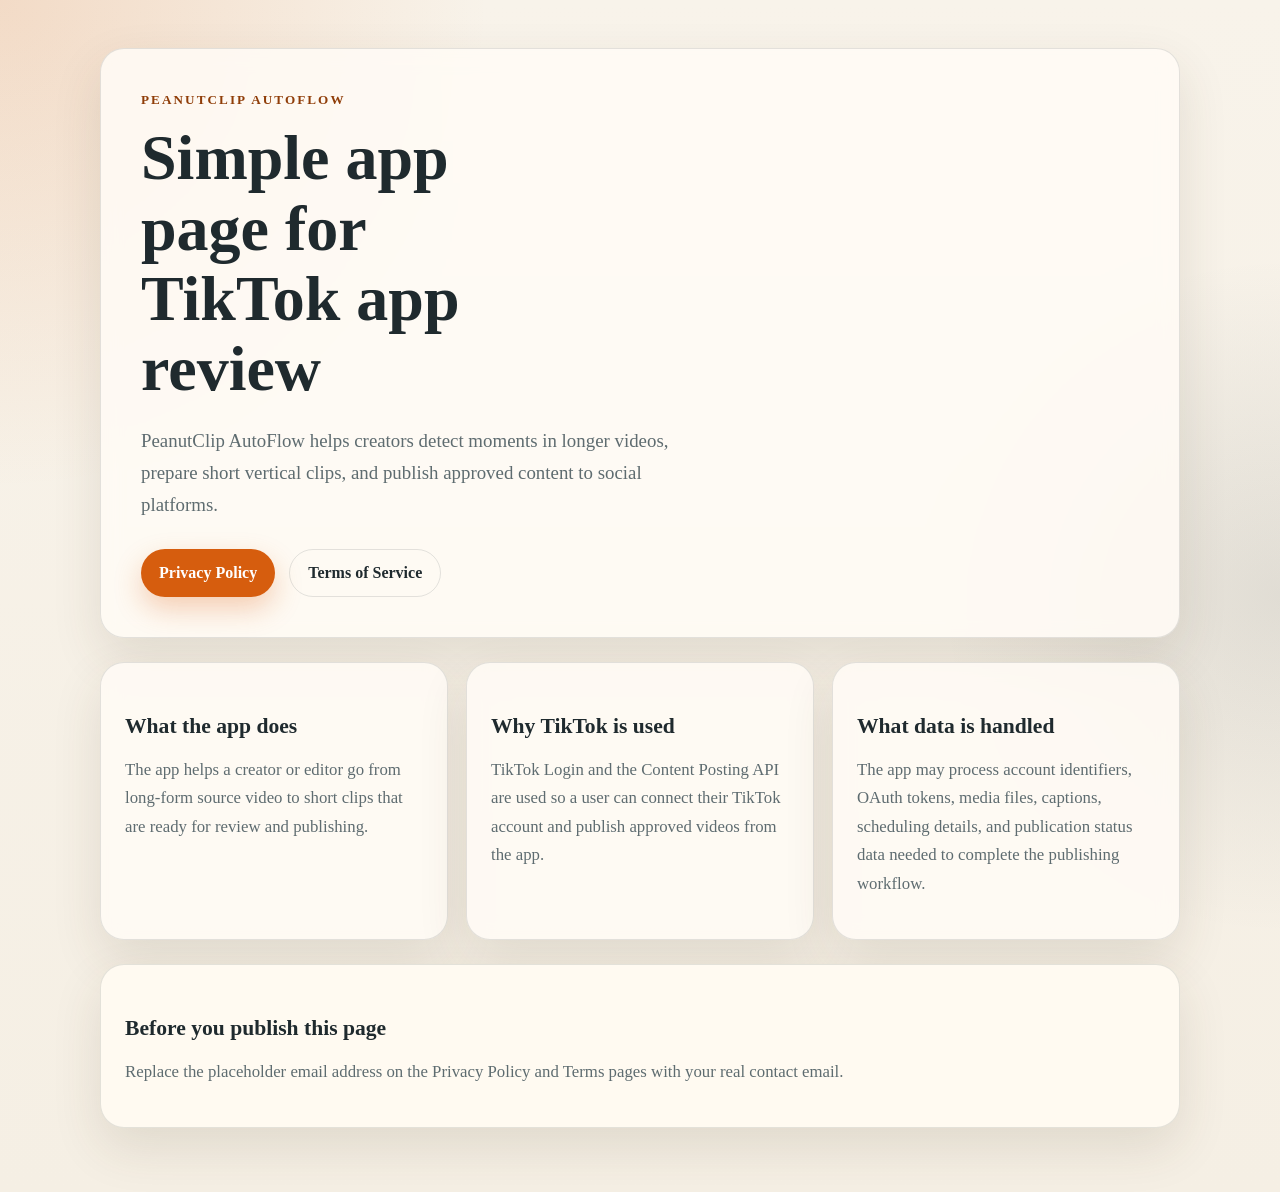
==== docs/index.html @ ff6eba3e "Initial commit: PeanutClip AutoFlow with TikTok integration and OAuth flow" ====
<!doctype html>
<html lang="en">
  <head>
    <meta charset="utf-8" />
    <meta name="viewport" content="width=device-width, initial-scale=1" />
    <title>PeanutClip AutoFlow</title>
    <meta
      name="description"
      content="PeanutClip AutoFlow helps creators turn long-form videos into short vertical clips and publish them with creator approval."
    />
    <link rel="stylesheet" href="styles.css" />
  </head>
  <body>
    <main class="page-shell">
      <section class="hero-card">
        <p class="eyebrow">PeanutClip AutoFlow</p>
        <h1>Simple app page for TikTok app review</h1>
        <p class="lead">
          PeanutClip AutoFlow helps creators detect moments in longer videos,
          prepare short vertical clips, and publish approved content to social
          platforms.
        </p>
        <div class="button-row">
          <a class="button primary" href="privacy.html">Privacy Policy</a>
          <a class="button secondary" href="terms.html">Terms of Service</a>
        </div>
      </section>

      <section class="info-grid">
        <article class="info-card">
          <h2>What the app does</h2>
          <p>
            The app helps a creator or editor go from long-form source video to
            short clips that are ready for review and publishing.
          </p>
        </article>
        <article class="info-card">
          <h2>Why TikTok is used</h2>
          <p>
            TikTok Login and the Content Posting API are used so a user can
            connect their TikTok account and publish approved videos from the
            app.
          </p>
        </article>
        <article class="info-card">
          <h2>What data is handled</h2>
          <p>
            The app may process account identifiers, OAuth tokens, media files,
            captions, scheduling details, and publication status data needed to
            complete the publishing workflow.
          </p>
        </article>
      </section>

      <section class="notice-card">
        <h2>Before you publish this page</h2>
        <p>
          Replace the placeholder email address on the Privacy Policy and Terms
          pages with your real contact email.
        </p>
      </section>
    </main>
  </body>
</html>
---- docs/styles.css ----
:root {
  --bg: #f5efe4;
  --surface: rgba(255, 251, 245, 0.88);
  --surface-strong: #fffaf1;
  --text: #1f2a2e;
  --muted: #5e6c70;
  --accent: #d65d0e;
  --accent-dark: #8f3d08;
  --border: rgba(31, 42, 46, 0.12);
  --shadow: 0 20px 50px rgba(76, 57, 31, 0.12);
}

* {
  box-sizing: border-box;
}

html {
  font-size: 16px;
}

body {
  margin: 0;
  min-height: 100vh;
  font-family: Georgia, "Times New Roman", serif;
  color: var(--text);
  background:
    radial-gradient(circle at top left, rgba(214, 93, 14, 0.16), transparent 28%),
    radial-gradient(circle at right, rgba(31, 42, 46, 0.1), transparent 24%),
    linear-gradient(180deg, #f8f3ea 0%, var(--bg) 100%);
}

a {
  color: inherit;
}

.page-shell {
  width: min(1080px, calc(100% - 32px));
  margin: 0 auto;
  padding: 48px 0 64px;
}

.hero-card,
.info-card,
.notice-card,
.legal-card {
  background: var(--surface);
  border: 1px solid var(--border);
  border-radius: 24px;
  box-shadow: var(--shadow);
  backdrop-filter: blur(10px);
}

.hero-card {
  padding: 40px;
}

.eyebrow {
  margin: 0 0 12px;
  font-size: 0.82rem;
  font-weight: 700;
  letter-spacing: 0.16em;
  text-transform: uppercase;
  color: var(--accent-dark);
}

h1,
h2 {
  margin: 0;
  line-height: 1.1;
}

h1 {
  font-size: clamp(2.4rem, 5vw, 4.6rem);
  max-width: 12ch;
}

h2 {
  margin-top: 28px;
  font-size: 1.35rem;
}

.lead,
p,
li {
  font-size: 1.05rem;
  line-height: 1.7;
  color: var(--muted);
}

.lead {
  max-width: 58ch;
  margin: 20px 0 0;
  font-size: 1.18rem;
}

.button-row {
  display: flex;
  flex-wrap: wrap;
  gap: 14px;
  margin-top: 28px;
}

.button {
  display: inline-flex;
  align-items: center;
  justify-content: center;
  min-height: 48px;
  padding: 0 18px;
  border-radius: 999px;
  text-decoration: none;
  font-weight: 700;
  transition: transform 160ms ease, box-shadow 160ms ease, background 160ms ease;
}

.button:hover,
.button:focus-visible {
  transform: translateY(-1px);
}

.primary {
  background: var(--accent);
  color: #fff;
  box-shadow: 0 12px 28px rgba(214, 93, 14, 0.28);
}

.secondary {
  background: transparent;
  border: 1px solid var(--border);
}

.info-grid {
  display: grid;
  grid-template-columns: repeat(3, minmax(0, 1fr));
  gap: 18px;
  margin-top: 24px;
}

.info-card,
.notice-card {
  padding: 24px;
}

.notice-card {
  margin-top: 24px;
  background: var(--surface-strong);
}

.legal-shell {
  max-width: 860px;
}

.legal-card {
  padding: 32px;
  margin-top: 12px;
}

.meta {
  margin-top: 12px;
  color: var(--accent-dark);
  font-size: 0.95rem;
}

.legal-card ul {
  padding-left: 22px;
}

.text-link {
  color: var(--accent-dark);
  text-decoration-thickness: 2px;
  text-underline-offset: 3px;
}

@media (max-width: 820px) {
  .page-shell {
    width: min(100% - 20px, 1080px);
    padding: 24px 0 40px;
  }

  .hero-card,
  .legal-card,
  .info-card,
  .notice-card {
    border-radius: 18px;
  }

  .hero-card,
  .legal-card {
    padding: 24px;
  }

  .info-grid {
    grid-template-columns: 1fr;
  }
}
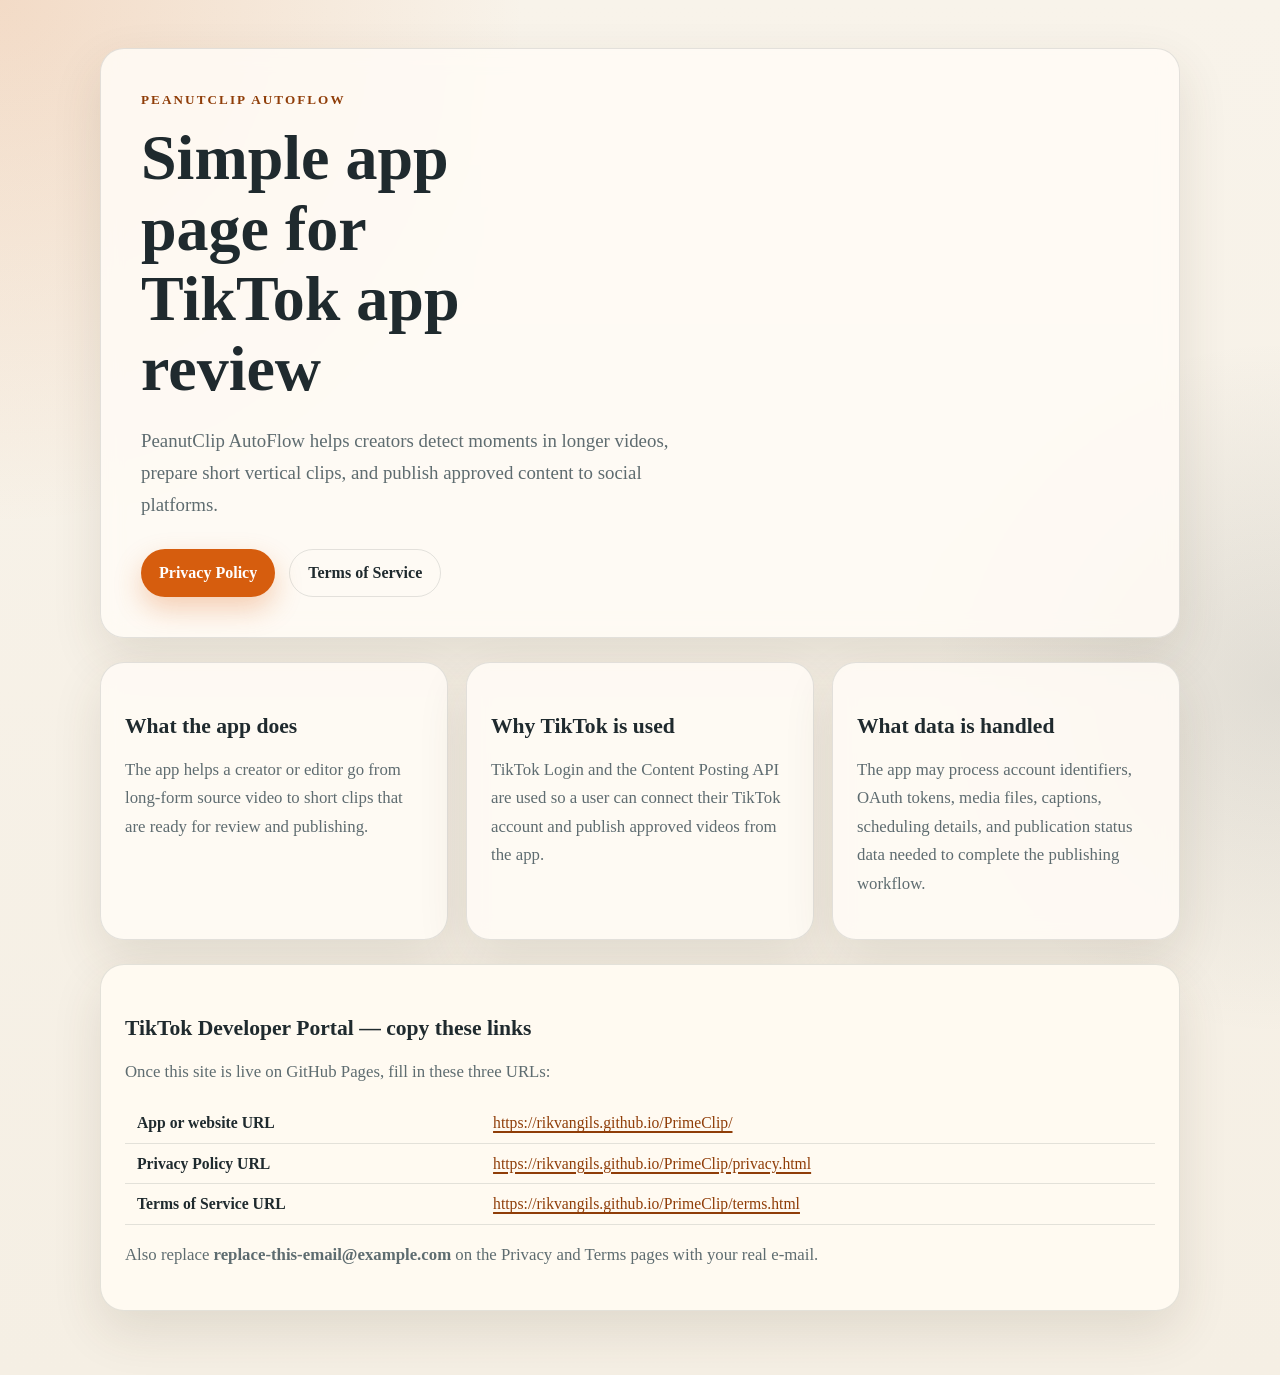
==== commit a7fad851: "docs: add TikTok portal links to homepage notice card" ====
--- a/docs/index.html
+++ b/docs/index.html
@@ -53,11 +53,23 @@
       </section>
 
       <section class="notice-card">
-        <h2>Before you publish this page</h2>
-        <p>
-          Replace the placeholder email address on the Privacy Policy and Terms
-          pages with your real contact email.
-        </p>
+        <h2>TikTok Developer Portal — copy these links</h2>
+        <p>Once this site is live on GitHub Pages, fill in these three URLs:</p>
+        <table class="link-table">
+          <tr>
+            <td>App or website URL</td>
+            <td><a class="text-link" href="https://rikvangils.github.io/PrimeClip/">https://rikvangils.github.io/PrimeClip/</a></td>
+          </tr>
+          <tr>
+            <td>Privacy Policy URL</td>
+            <td><a class="text-link" href="https://rikvangils.github.io/PrimeClip/privacy.html">https://rikvangils.github.io/PrimeClip/privacy.html</a></td>
+          </tr>
+          <tr>
+            <td>Terms of Service URL</td>
+            <td><a class="text-link" href="https://rikvangils.github.io/PrimeClip/terms.html">https://rikvangils.github.io/PrimeClip/terms.html</a></td>
+          </tr>
+        </table>
+        <p style="margin-top:16px">Also replace <strong>replace-this-email@example.com</strong> on the Privacy and Terms pages with your real e-mail.</p>
       </section>
     </main>
   </body>
--- a/docs/styles.css
+++ b/docs/styles.css
@@ -170,6 +170,27 @@
   text-underline-offset: 3px;
 }
 
+.link-table {
+  width: 100%;
+  border-collapse: collapse;
+  margin-top: 12px;
+  font-size: 0.98rem;
+}
+
+.link-table td {
+  padding: 8px 12px;
+  vertical-align: top;
+  border-bottom: 1px solid var(--border);
+  line-height: 1.5;
+}
+
+.link-table td:first-child {
+  white-space: nowrap;
+  font-weight: 700;
+  color: var(--text);
+  padding-right: 20px;
+}
+
 @media (max-width: 820px) {
   .page-shell {
     width: min(100% - 20px, 1080px);
